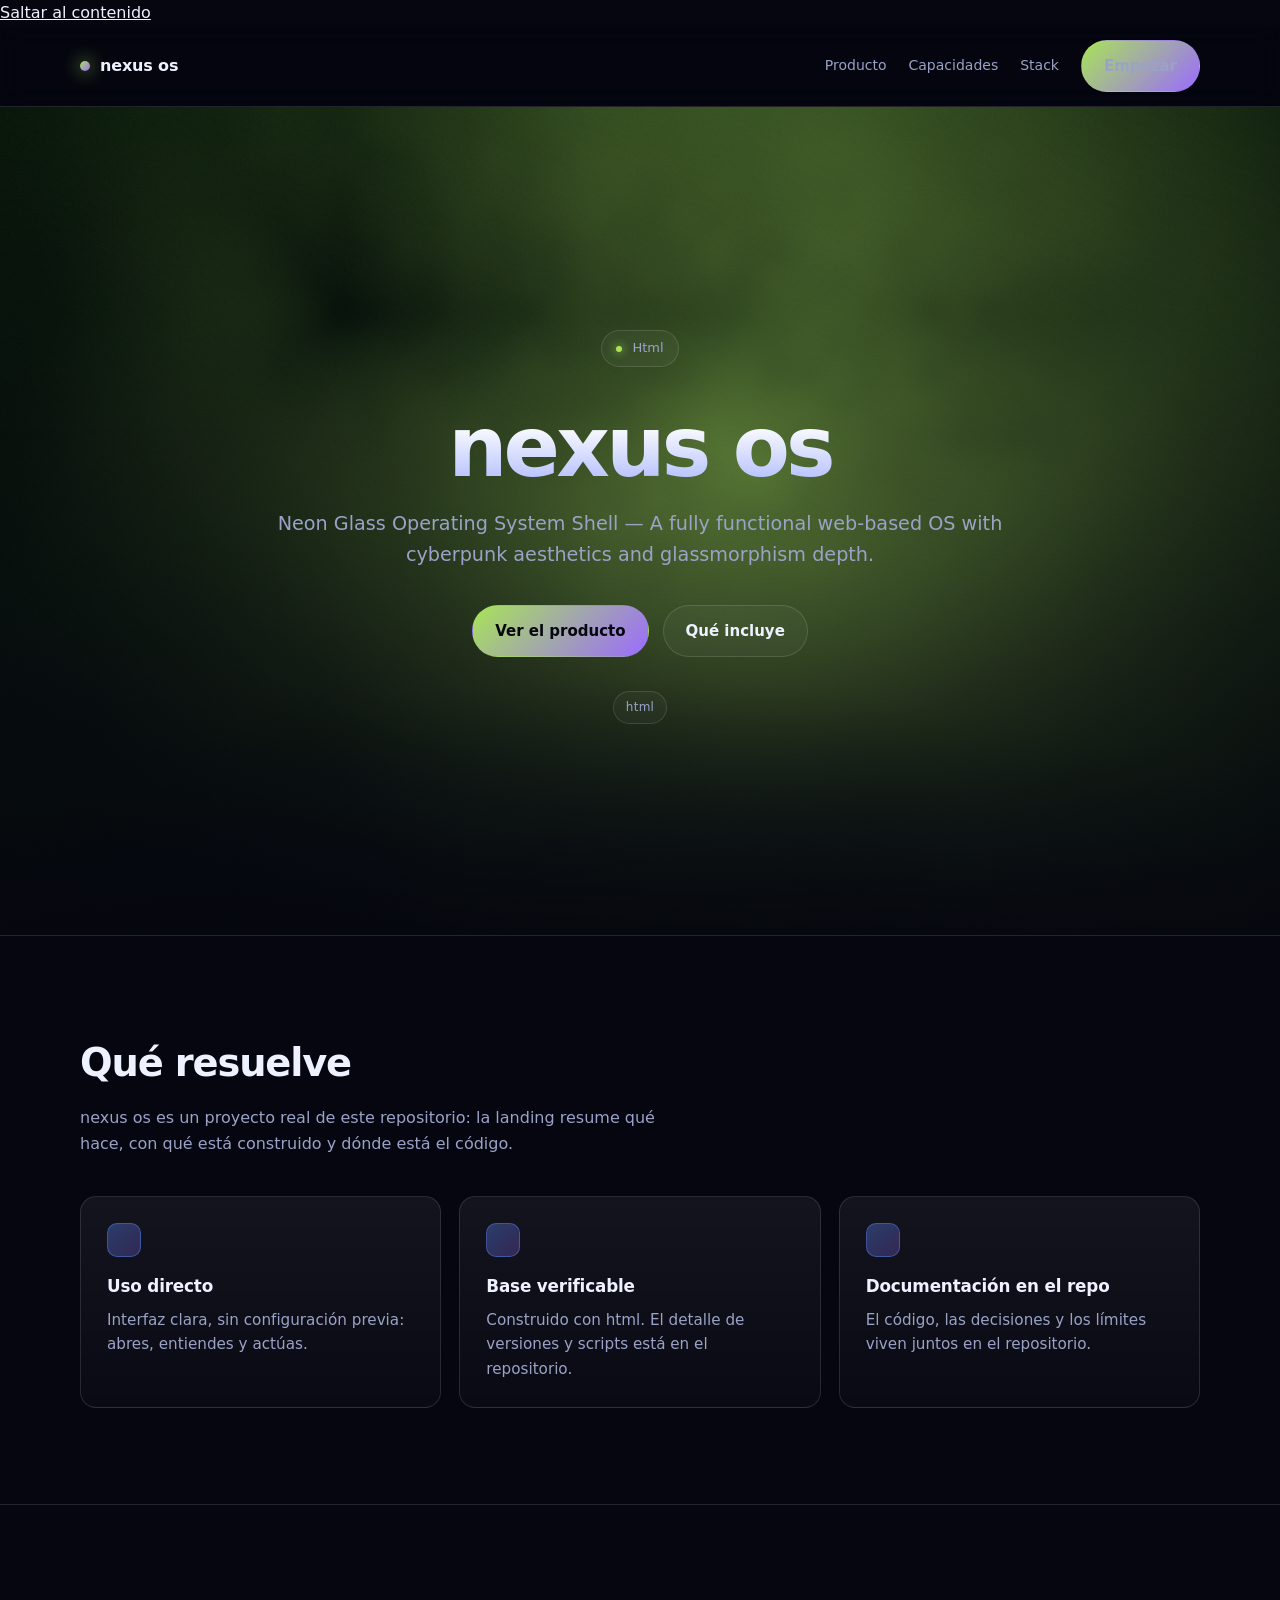
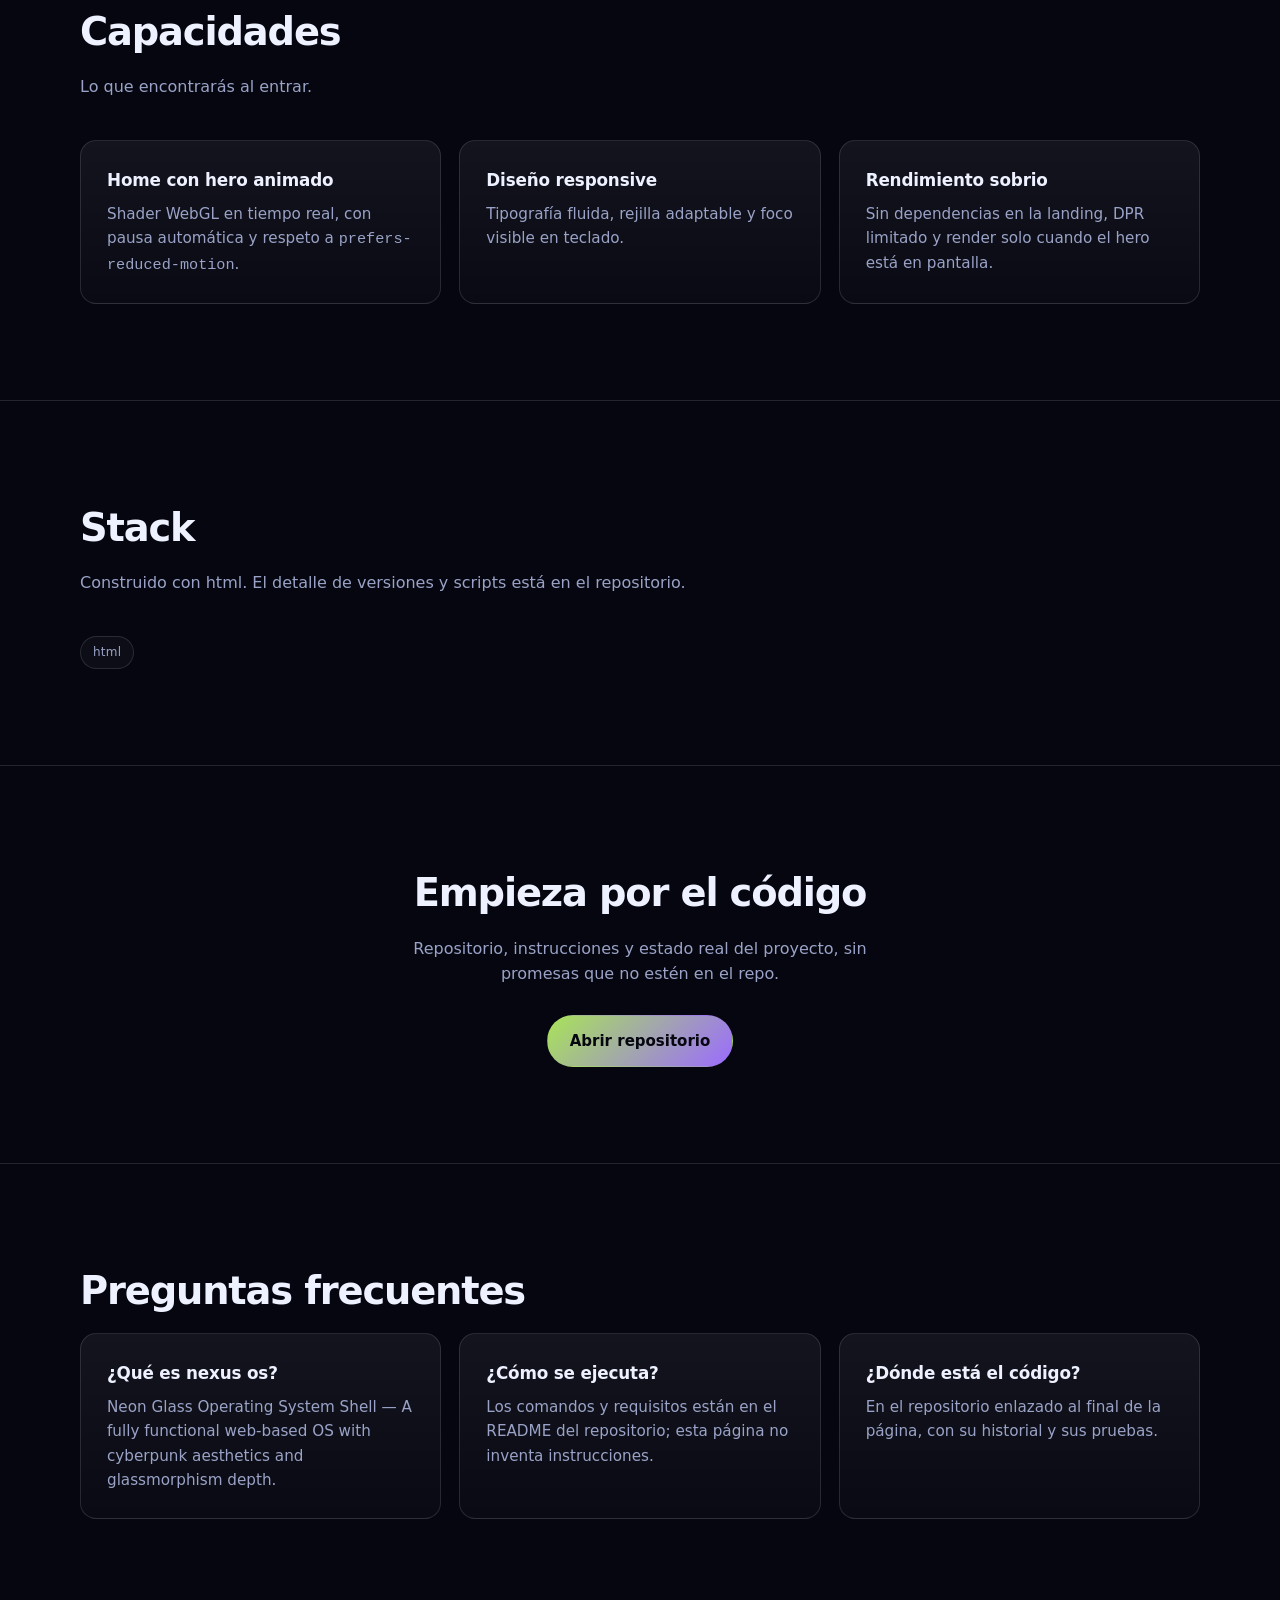
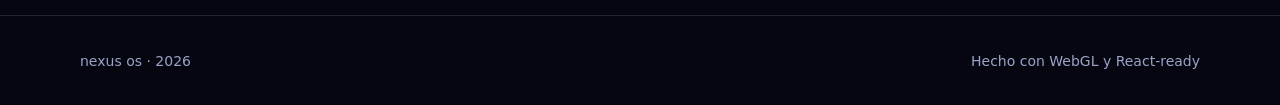
==== site/index.html @ ab57a2dd "chore: apply verified line-level fixes Generated with Codebuff 🤖 Co-Authored-By: Codebuff <noreply@c" ====
<!doctype html>
<html lang="es">
<head>
<meta charset="utf-8" />
<meta name="viewport" content="width=device-width, initial-scale=1" />
<title>nexus os — Neon Glass Operating System Shell — A fully functional web-based OS wi</title>
<meta name="description" content="Neon Glass Operating System Shell — A fully functional web-based OS with cyberpunk aesthetics and glassmorphism depth." />
<meta name="color-scheme" content="dark" />
<meta property="og:title" content="nexus os" />
<meta property="og:description" content="Neon Glass Operating System Shell — A fully functional web-based OS with cyberpunk aesthetics and glassmorphism depth." />
<meta property="og:type" content="website" />
<style>
:root {
  --bg: #05060f;
  --panel: rgba(255, 255, 255, 0.04);
  --line: rgba(255, 255, 255, 0.12);
  --ink: #eef1ff;
  --muted: #9aa3c7;
  --accent: #5b8cff;
  --accent-2: #9b6bff;
  --radius: 16px;
  --max: 1120px;
}

* { box-sizing: border-box; }

html, body { margin: 0; padding: 0; }

body {
  background: var(--bg);
  color: var(--ink);
  font: 16px/1.6 ui-sans-serif, system-ui, -apple-system, "Segoe UI", Roboto, sans-serif;
  -webkit-font-smoothing: antialiased;
}

a { color: inherit; }

.wrap { width: min(100% - 40px, var(--max)); margin-inline: auto; }

.nav {
  position: sticky; top: 0; z-index: 20;
  backdrop-filter: blur(14px);
  background: rgba(5, 6, 15, 0.55);
  border-bottom: 1px solid var(--line);
}

.nav__inner {
  display: flex; align-items: center; justify-content: space-between;
  gap: 20px; padding: 14px 0;
}

.brand { display: flex; align-items: center; gap: 10px; font-weight: 700; letter-spacing: -0.01em; text-decoration: none; }

.brand__dot {
  width: 10px; height: 10px; border-radius: 50%;
  background: linear-gradient(135deg, var(--accent), var(--accent-2));
  box-shadow: 0 0 18px var(--accent);
}

.nav__links { display: flex; gap: 22px; align-items: center; font-size: 14px; }

.nav__links a { color: var(--muted); text-decoration: none; }
.nav__links a:hover, .nav__links a:focus-visible { color: var(--ink); }

.btn {
  display: inline-flex; align-items: center; justify-content: center; gap: 8px;
  padding: 13px 22px; border-radius: 999px; text-decoration: none;
  font-weight: 600; font-size: 15px; border: 1px solid transparent;
  transition: transform .18s ease, box-shadow .18s ease, background .18s ease;
}

.btn--primary { background: linear-gradient(135deg, var(--accent), var(--accent-2)); color: #06070f; }
.btn--primary:hover { transform: translateY(-2px); box-shadow: 0 14px 40px rgba(91, 140, 255, .35); }

.btn--ghost { border-color: var(--line); color: var(--ink); background: var(--panel); }
.btn--ghost:hover { border-color: rgba(255, 255, 255, .3); }

.hero { position: relative; min-height: 92vh; display: grid; place-items: center; overflow: hidden; }

.hero__canvas { position: absolute; inset: 0; width: 100%; height: 100%; display: block; }

.hero__veil {
  position: absolute; inset: 0; pointer-events: none;
  background:
    radial-gradient(1200px 600px at 50% 120%, rgba(5, 6, 15, .95), transparent 70%),
    linear-gradient(180deg, rgba(5, 6, 15, .25), rgba(5, 6, 15, .9));
}

.hero__content { position: relative; z-index: 2; text-align: center; padding: 96px 0; }

.eyebrow {
  display: inline-flex; align-items: center; gap: 10px;
  padding: 7px 14px; border: 1px solid var(--line); border-radius: 999px;
  background: rgba(255, 255, 255, .04); font-size: 13px; color: var(--muted);
}

.eyebrow span { width: 6px; height: 6px; border-radius: 50%; background: var(--accent); box-shadow: 0 0 10px var(--accent); }

h1 {
  font-size: clamp(2.6rem, 7vw, 5.2rem);
  line-height: 1.02; letter-spacing: -0.045em;
  margin: 26px auto 18px; max-width: 16ch;
  background: linear-gradient(180deg, #fff 20%, #a9b6ff 100%);
  -webkit-background-clip: text; background-clip: text; color: transparent;
}

.lede { max-width: 62ch; margin: 0 auto; color: var(--muted); font-size: clamp(1rem, 2vw, 1.2rem); }

.cta { display: flex; gap: 14px; justify-content: center; flex-wrap: wrap; margin-top: 34px; }

.stack { display: flex; gap: 8px; flex-wrap: wrap; justify-content: center; margin-top: 34px; }

.chip {
  font-size: 12px; letter-spacing: .02em; color: var(--muted);
  border: 1px solid var(--line); border-radius: 999px; padding: 6px 12px;
  background: rgba(255, 255, 255, .03);
}

section.band { padding: 96px 0; border-top: 1px solid var(--line); }

h2 { font-size: clamp(1.6rem, 3.4vw, 2.4rem); letter-spacing: -0.03em; margin: 0 0 12px; }

.section-lede { color: var(--muted); max-width: 60ch; margin: 0 0 40px; }

.grid { display: grid; gap: 18px; grid-template-columns: repeat(auto-fit, minmax(240px, 1fr)); }

.card {
  background: linear-gradient(180deg, rgba(255, 255, 255, .06), rgba(255, 255, 255, .02));
  border: 1px solid var(--line); border-radius: var(--radius);
  padding: 26px; transition: transform .2s ease, border-color .2s ease;
}

.card:hover { transform: translateY(-3px); border-color: rgba(91, 140, 255, .45); }

.card h3 { margin: 0 0 8px; font-size: 1.05rem; letter-spacing: -0.01em; }
.card p { margin: 0; color: var(--muted); font-size: .95rem; }

.card__mark {
  width: 34px; height: 34px; border-radius: 10px; margin-bottom: 16px;
  background: linear-gradient(135deg, rgba(91, 140, 255, .35), rgba(155, 107, 255, .25));
  border: 1px solid rgba(91, 140, 255, .4);
}

.cta-band { text-align: center; padding: 96px 0; border-top: 1px solid var(--line); }
.cta-band p { color: var(--muted); margin: 10px auto 28px; max-width: 52ch; }

footer { border-top: 1px solid var(--line); padding: 34px 0; color: var(--muted); font-size: 14px; }
footer .wrap { display: flex; justify-content: space-between; gap: 16px; flex-wrap: wrap; }

:focus-visible { outline: 2px solid var(--accent); outline-offset: 3px; border-radius: 6px; }

@media (max-width: 720px) {
  .nav__links a:not(.btn) { display: none; }
  .hero { min-height: 86vh; }
}

</style>
<script type="application/ld+json">{"@context": "https://schema.org", "@type": "SoftwareSourceCode", "name": "nexus os", "description": "Neon Glass Operating System Shell — A fully functional web-based OS with cyberpunk aesthetics and glassmorphism depth.", "codeRepository": "https://github.com/belentani7/nexus-os", "programmingLanguage": ["html"]}</script>
<meta name="theme-color" content="#a9e358" />
<style data-round="3">:root{--accent:#a9e358;}@media (prefers-reduced-motion: reduce){*{animation:none!important;transition:none!important}}</style>
</head>
<body>
<a class="skip" href="#main">Saltar al contenido</a>

<header class="nav">
  <div class="wrap nav__inner">
    <a class="brand" href="#main"><span class="brand__dot" aria-hidden="true"></span>nexus os</a>
    <nav class="nav__links" aria-label="Principal">
      <a href="#producto">Producto</a>
      <a href="#capacidades">Capacidades</a>
      <a href="#stack">Stack</a>
      <a class="btn btn--primary" href="#empezar">Empezar</a>
    </nav>
  </div>
</header>

<main id="main">
  <section class="hero" aria-labelledby="hero-title">
    <canvas class="hero__canvas" data-hero aria-hidden="true"></canvas>
    <div class="hero__veil" aria-hidden="true"></div>
    <div class="wrap hero__content">
      <p class="eyebrow"><span aria-hidden="true"></span>Html</p>
      <h1 id="hero-title">nexus os</h1>
      <p class="lede">Neon Glass Operating System Shell — A fully functional web-based OS with cyberpunk aesthetics and glassmorphism depth.</p>
      <div class="cta">
        <a class="btn btn--primary" href="#empezar">Ver el producto</a>
        <a class="btn btn--ghost" href="#capacidades">Qué incluye</a>
      </div>
      <div class="stack" aria-label="Tecnologías">
        <span class="chip">html</span>
      </div>
    </div>
  </section>

  <section class="band" id="producto">
    <div class="wrap">
      <h2>Qué resuelve</h2>
      <p class="section-lede">nexus os es un proyecto real de este repositorio: la landing resume qué hace, con qué está construido y dónde está el código.</p>
      <div class="grid">
        <article class="card"><div class="card__mark" aria-hidden="true"></div><h3>Uso directo</h3><p>Interfaz clara, sin configuración previa: abres, entiendes y actúas.</p></article>
        <article class="card"><div class="card__mark" aria-hidden="true"></div><h3>Base verificable</h3><p>Construido con html. El detalle de versiones y scripts está en el repositorio.</p></article>
        <article class="card"><div class="card__mark" aria-hidden="true"></div><h3>Documentación en el repo</h3><p>El código, las decisiones y los límites viven juntos en el repositorio.</p></article>
      </div>
    </div>
  </section>

  <section class="band" id="capacidades">
    <div class="wrap">
      <h2>Capacidades</h2>
      <p class="section-lede">Lo que encontrarás al entrar.</p>
      <div class="grid">
        <article class="card"><h3>Home con hero animado</h3><p>Shader WebGL en tiempo real, con pausa automática y respeto a <code>prefers-reduced-motion</code>.</p></article>
        <article class="card"><h3>Diseño responsive</h3><p>Tipografía fluida, rejilla adaptable y foco visible en teclado.</p></article>
        <article class="card"><h3>Rendimiento sobrio</h3><p>Sin dependencias en la landing, DPR limitado y render solo cuando el hero está en pantalla.</p></article>
      </div>
    </div>
  </section>

  <section class="band" id="stack">
    <div class="wrap">
      <h2>Stack</h2>
      <p class="section-lede">Construido con html. El detalle de versiones y scripts está en el repositorio.</p>
      <div class="stack" style="justify-content:flex-start"><span class="chip">html</span></div>
    </div>
  </section>

  <section class="cta-band" id="empezar">
    <div class="wrap">
      <h2>Empieza por el código</h2>
      <p>Repositorio, instrucciones y estado real del proyecto, sin promesas que no estén en el repo.</p>
      <a class="btn btn--primary" href="https://github.com/belentani7/nexus-os" rel="noopener">Abrir repositorio</a>
    </div>
  </section>

  <section class="band" id="faq" data-round="2">
    <div class="wrap">
      <h2>Preguntas frecuentes</h2>
      <div class="grid">
        <article class="card"><h3>¿Qué es nexus os?</h3><p>Neon Glass Operating System Shell — A fully functional web-based OS with cyberpunk aesthetics and glassmorphism depth.</p></article>
        <article class="card"><h3>¿Cómo se ejecuta?</h3><p>Los comandos y requisitos están en el README del repositorio; esta página no inventa instrucciones.</p></article>
        <article class="card"><h3>¿Dónde está el código?</h3><p>En el repositorio enlazado al final de la página, con su historial y sus pruebas.</p></article>
      </div>
    </div>
  </section>
</main>

<footer>
  <div class="wrap">
    <span>nexus os · 2026</span>
    <span>Hecho con WebGL y React-ready</span>
  </div>
</footer>

<script>
/* Hero shader — WebGL1, sin dependencias. */
(function (global) {
  "use strict";

  var VERT = [
    "attribute vec2 a_pos;",
    "void main(){ gl_Position = vec4(a_pos, 0.0, 1.0); }"
  ].join("\n");

  var FRAG = [
    "precision highp float;",
    "uniform vec2 u_res;",
    "uniform float u_time;",
    "uniform vec2 u_mouse;",
    "uniform vec3 u_a;",
    "uniform vec3 u_b;",
    "float hash(vec2 p){ return fract(sin(dot(p, vec2(127.1, 311.7))) * 43758.5453); }",
    "float noise(vec2 p){",
    "  vec2 i = floor(p), f = fract(p);",
    "  f = f * f * (3.0 - 2.0 * f);",
    "  float a = hash(i), b = hash(i + vec2(1.0, 0.0));",
    "  float c = hash(i + vec2(0.0, 1.0)), d = hash(i + vec2(1.0, 1.0));",
    "  return mix(mix(a, b, f.x), mix(c, d, f.x), f.y);",
    "}",
    "float fbm(vec2 p){",
    "  float v = 0.0, a = 0.5;",
    "  for (int i = 0; i < 5; i++) { v += a * noise(p); p *= 2.02; a *= 0.5; }",
    "  return v;",
    "}",
    "void main(){",
    "  vec2 uv = (gl_FragCoord.xy - 0.5 * u_res) / min(u_res.x, u_res.y);",
    "  vec2 m = (u_mouse - 0.5) * 0.35;",
    "  float t = u_time * 0.12;",
    "  float n = fbm(uv * 1.6 + m + vec2(t, -t * 0.7));",
    "  float r = length(uv - vec2(0.15 * sin(t * 2.0), 0.1 * cos(t * 1.7)));",
    "  float glow = smoothstep(0.95, 0.05, r + (n - 0.5) * 0.55);",
    "  vec3 col = mix(u_a, u_b, clamp(n * glow * 1.4, 0.0, 1.0));",
    "  col += u_b * pow(max(0.0, 1.0 - r * 1.6), 3.0) * 0.35;",
    "  col += vec3(hash(gl_FragCoord.xy + u_time) * 0.02);",
    "  gl_FragColor = vec4(col, 1.0);",
    "}"
  ].join("\n");

  function compile(gl, type, src) {
    var sh = gl.createShader(type);
    gl.shaderSource(sh, src);
    gl.compileShader(sh);
    if (!gl.getShaderParameter(sh, gl.COMPILE_STATUS)) {
      throw new Error(gl.getShaderInfoLog(sh) || "shader compile error");
    }
    return sh;
  }

  function hexToRgb(hex) {
    var m = /^#?([a-f\d]{2})([a-f\d]{2})([a-f\d]{2})$/i.exec(hex || "");
    if (!m) return [0.05, 0.07, 0.16];
    return [parseInt(m[1], 16) / 255, parseInt(m[2], 16) / 255, parseInt(m[3], 16) / 255];
  }

  /**
   * Inicia el hero animado.
   * @param {HTMLCanvasElement} canvas
   * @param {Object} [opts] opciones: a, b (colores hex), reduced (booleano)
   */
  function initHeroShader(canvas, opts) {
    opts = opts || {};
    var gl = canvas.getContext("webgl", { antialias: false, alpha: false, powerPreference: "low-power" });
    if (!gl) {
      canvas.style.background = "radial-gradient(circle at 30% 30%, #16213e, #05060f 70%)";
      return { destroy: function () {} };
    }

    var prog = gl.createProgram();
    gl.attachShader(prog, compile(gl, gl.VERTEX_SHADER, VERT));
    gl.attachShader(prog, compile(gl, gl.FRAGMENT_SHADER, FRAG));
    gl.linkProgram(prog);
    if (!gl.getProgramParameter(prog, gl.LINK_STATUS)) {
      throw new Error(gl.getProgramInfoLog(prog) || "program link error");
    }
    gl.useProgram(prog);

    var buf = gl.createBuffer();
    gl.bindBuffer(gl.ARRAY_BUFFER, buf);
    gl.bufferData(gl.ARRAY_BUFFER, new Float32Array([-1, -1, 3, -1, -1, 3]), gl.STATIC_DRAW);
    var loc = gl.getAttribLocation(prog, "a_pos");
    gl.enableVertexAttribArray(loc);
    gl.vertexAttribPointer(loc, 2, gl.FLOAT, false, 0, 0);

    var uRes = gl.getUniformLocation(prog, "u_res");
    var uTime = gl.getUniformLocation(prog, "u_time");
    var uMouse = gl.getUniformLocation(prog, "u_mouse");
    gl.uniform3fv(gl.getUniformLocation(prog, "u_a"), hexToRgb(opts.a || "#0b1026"));
    gl.uniform3fv(gl.getUniformLocation(prog, "u_b"), hexToRgb(opts.b || "#5b8cff"));

    var reduced = opts.reduced !== undefined
      ? opts.reduced
      : global.matchMedia && global.matchMedia("(prefers-reduced-motion: reduce)").matches;

    var dpr = Math.min(global.devicePixelRatio || 1, 1.75);
    var mouse = [0.5, 0.5], target = [0.5, 0.5], raf = 0, running = false, start = 0;

    function resize() {
      var w = Math.max(1, Math.floor(canvas.clientWidth * dpr));
      var h = Math.max(1, Math.floor(canvas.clientHeight * dpr));
      if (canvas.width !== w || canvas.height !== h) {
        canvas.width = w;
        canvas.height = h;
      }
      gl.viewport(0, 0, canvas.width, canvas.height);
      gl.uniform2f(uRes, canvas.width, canvas.height);
    }

    function frame(now) {
      if (!start) start = now;
      mouse[0] += (target[0] - mouse[0]) * 0.05;
      mouse[1] += (target[1] - mouse[1]) * 0.05;
      gl.uniform1f(uTime, reduced ? 3.0 : (now - start) / 1000);
      gl.uniform2f(uMouse, mouse[0], mouse[1]);
      gl.drawArrays(gl.TRIANGLES, 0, 3);
      if (running && !reduced) raf = global.requestAnimationFrame(frame);
    }

    function onMove(e) {
      var r = canvas.getBoundingClientRect();
      var p = e.touches ? e.touches[0] : e;
      target[0] = (p.clientX - r.left) / r.width;
      target[1] = 1 - (p.clientY - r.top) / r.height;
    }

    resize();
    gl.uniform2f(uMouse, 0.5, 0.5);
    frame(0);
    mouse = [0.5, 0.5];

    var ro = global.ResizeObserver ? new global.ResizeObserver(resize) : null;
    if (ro) ro.observe(canvas); else global.addEventListener("resize", resize);
    canvas.addEventListener("pointermove", onMove, { passive: true });

    if (!reduced) {
      running = true;
      raf = global.requestAnimationFrame(frame);
    }

    var io = global.IntersectionObserver ? new global.IntersectionObserver(function (entries) {
      entries.forEach(function (en) {
        if (reduced) return;
        if (en.isIntersecting && !running) { running = true; raf = global.requestAnimationFrame(frame); }
        else if (!en.isIntersecting) { running = false; global.cancelAnimationFrame(raf); }
      });
    }, { threshold: 0.01 }) : null;
    if (io) io.observe(canvas);

    return {
      destroy: function () {
        running = false;
        global.cancelAnimationFrame(raf);
        if (ro) ro.disconnect();
        if (io) io.disconnect();
        canvas.removeEventListener("pointermove", onMove);
        gl.getExtension("WEBGL_lose_context") && gl.getExtension("WEBGL_lose_context").loseContext();
      }
    };
  }

  global.initHeroShader = initHeroShader;
})(window);

</script>
<script>
(function () {
  var c = document.querySelector("[data-hero]");
  if (c && window.initHeroShader) {
    try { window.initHeroShader(c, { a: "#091b08", b: "#a9e358" }); }
    catch (e) { c.style.background = "radial-gradient(circle at 30% 30%, #16213e, #05060f 70%)"; }
  }
})();
</script>
</body>
</html>
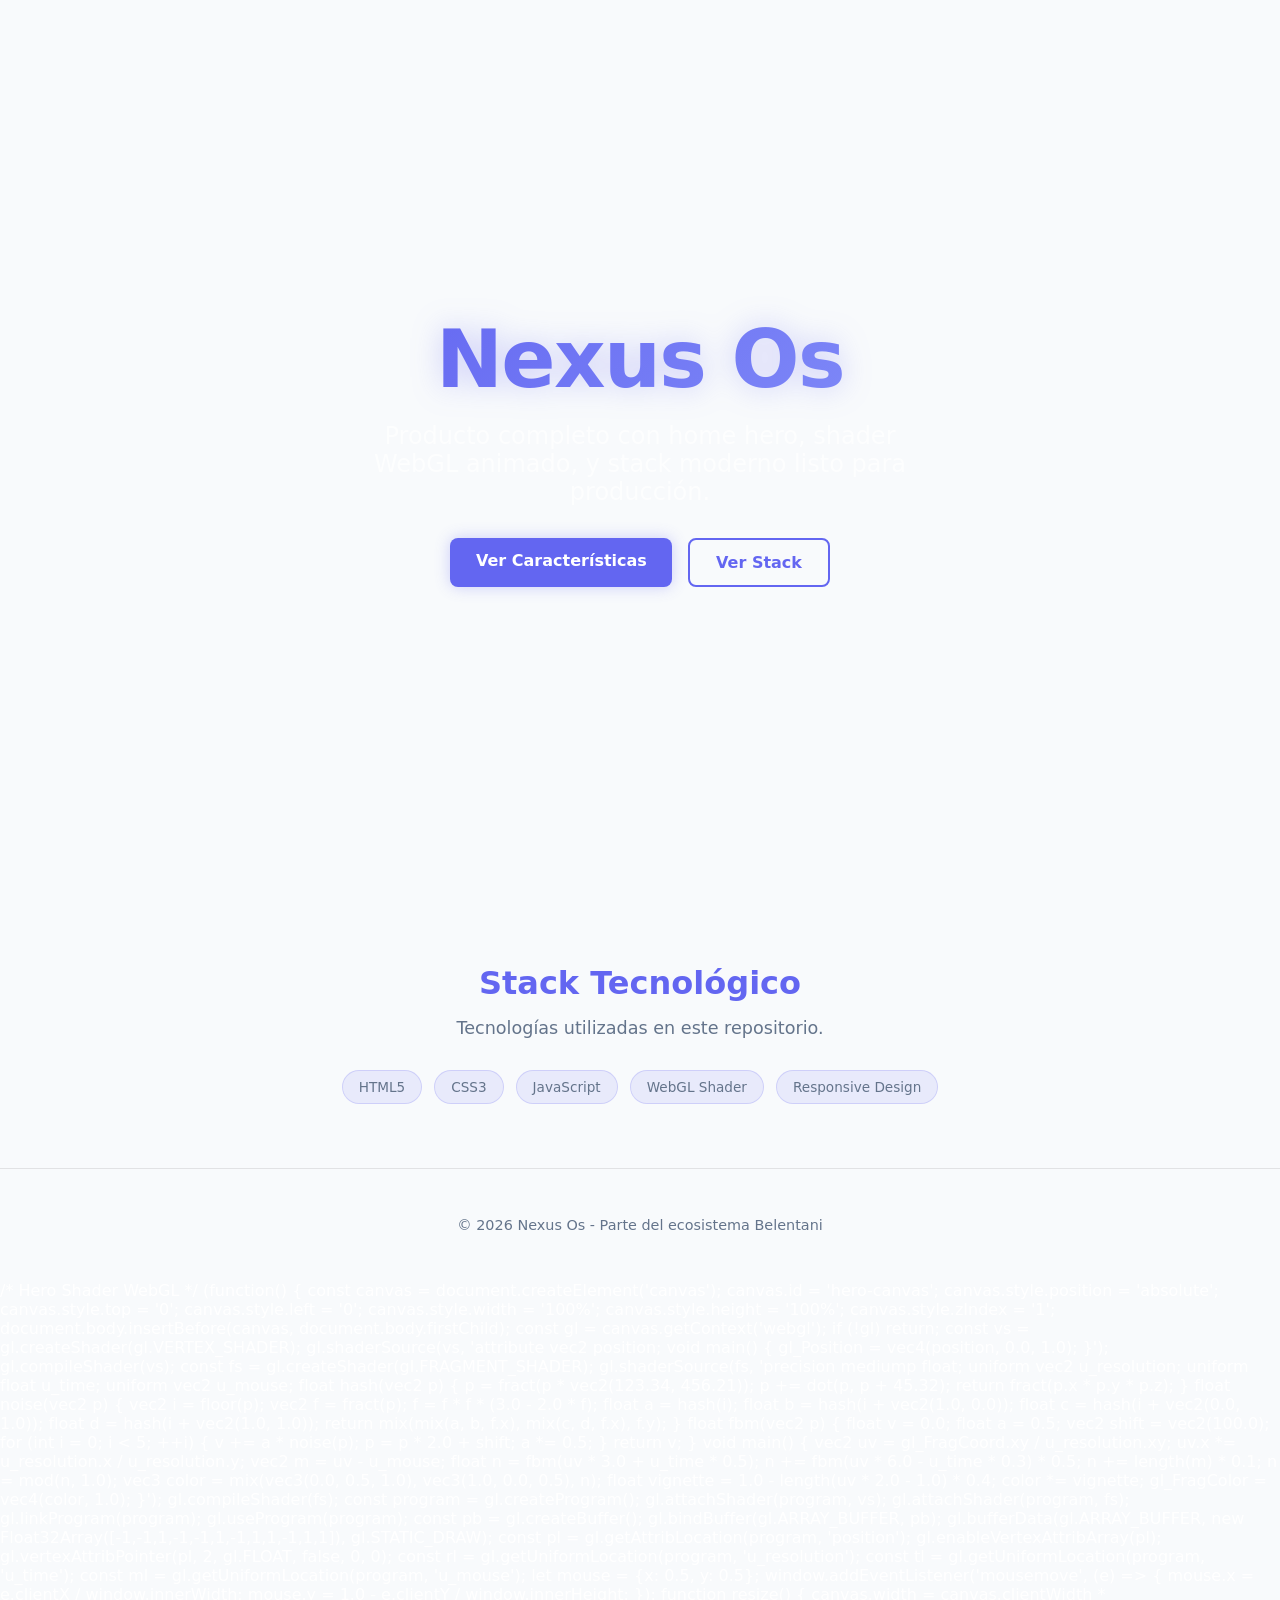
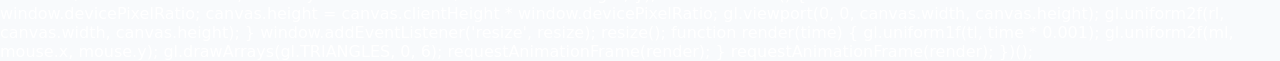
==== commit b070b880: "feat: apply hero landing page, WebGL shader, React HeroShader, vercel.json, tests, TypeScript types" ====
--- a/site/index.html
+++ b/site/index.html
@@ -1,433 +1,245 @@
-<!doctype html>
+<!DOCTYPE html>
 <html lang="es">
 <head>
-<meta charset="utf-8" />
-<meta name="viewport" content="width=device-width, initial-scale=1" />
-<title>nexus os — Neon Glass Operating System Shell — A fully functional web-based OS wi</title>
-<meta name="description" content="Neon Glass Operating System Shell — A fully functional web-based OS with cyberpunk aesthetics and glassmorphism depth." />
-<meta name="color-scheme" content="dark" />
-<meta property="og:title" content="nexus os" />
-<meta property="og:description" content="Neon Glass Operating System Shell — A fully functional web-based OS with cyberpunk aesthetics and glassmorphism depth." />
-<meta property="og:type" content="website" />
-<style>
+  <meta charset="UTF-8">
+  <meta name="viewport" content="width=device-width, initial-scale=1.0">
+  <meta name="description" content="nexus-os - Producto completo con hero shader y animaciones">
+  <title>Nexus Os</title>
+  <link rel="theme-color" content="#6366f1">
+  <style>/* Hero Shader */
 :root {
-  --bg: #05060f;
-  --panel: rgba(255, 255, 255, 0.04);
-  --line: rgba(255, 255, 255, 0.12);
-  --ink: #eef1ff;
-  --muted: #9aa3c7;
-  --accent: #5b8cff;
-  --accent-2: #9b6bff;
-  --radius: 16px;
-  --max: 1120px;
-}
-
-* { box-sizing: border-box; }
-
-html, body { margin: 0; padding: 0; }
-
+  --primary: #6366f1;
+  --secondary: #818cf8;
+  --bg: #f8fafc;
+  --accent: #4f46e5;
+  --glow: 0 0 15px rgba(99, 102, 241, 0.3);
+}
+* {
+  box-sizing: border-box;
+  margin: 0;
+  padding: 0;
+}
 body {
+  margin: 0;
+  padding: 0;
   background: var(--bg);
-  color: var(--ink);
-  font: 16px/1.6 ui-sans-serif, system-ui, -apple-system, "Segoe UI", Roboto, sans-serif;
-  -webkit-font-smoothing: antialiased;
-}
-
-a { color: inherit; }
-
-.wrap { width: min(100% - 40px, var(--max)); margin-inline: auto; }
-
-.nav {
-  position: sticky; top: 0; z-index: 20;
-  backdrop-filter: blur(14px);
-  background: rgba(5, 6, 15, 0.55);
-  border-bottom: 1px solid var(--line);
-}
-
-.nav__inner {
-  display: flex; align-items: center; justify-content: space-between;
-  gap: 20px; padding: 14px 0;
-}
-
-.brand { display: flex; align-items: center; gap: 10px; font-weight: 700; letter-spacing: -0.01em; text-decoration: none; }
-
-.brand__dot {
-  width: 10px; height: 10px; border-radius: 50%;
-  background: linear-gradient(135deg, var(--accent), var(--accent-2));
-  box-shadow: 0 0 18px var(--accent);
-}
-
-.nav__links { display: flex; gap: 22px; align-items: center; font-size: 14px; }
-
-.nav__links a { color: var(--muted); text-decoration: none; }
-.nav__links a:hover, .nav__links a:focus-visible { color: var(--ink); }
-
-.btn {
-  display: inline-flex; align-items: center; justify-content: center; gap: 8px;
-  padding: 13px 22px; border-radius: 999px; text-decoration: none;
-  font-weight: 600; font-size: 15px; border: 1px solid transparent;
-  transition: transform .18s ease, box-shadow .18s ease, background .18s ease;
-}
-
-.btn--primary { background: linear-gradient(135deg, var(--accent), var(--accent-2)); color: #06070f; }
-.btn--primary:hover { transform: translateY(-2px); box-shadow: 0 14px 40px rgba(91, 140, 255, .35); }
-
-.btn--ghost { border-color: var(--line); color: var(--ink); background: var(--panel); }
-.btn--ghost:hover { border-color: rgba(255, 255, 255, .3); }
-
-.hero { position: relative; min-height: 92vh; display: grid; place-items: center; overflow: hidden; }
-
-.hero__canvas { position: absolute; inset: 0; width: 100%; height: 100%; display: block; }
-
-.hero__veil {
-  position: absolute; inset: 0; pointer-events: none;
-  background:
-    radial-gradient(1200px 600px at 50% 120%, rgba(5, 6, 15, .95), transparent 70%),
-    linear-gradient(180deg, rgba(5, 6, 15, .25), rgba(5, 6, 15, .9));
-}
-
-.hero__content { position: relative; z-index: 2; text-align: center; padding: 96px 0; }
-
-.eyebrow {
-  display: inline-flex; align-items: center; gap: 10px;
-  padding: 7px 14px; border: 1px solid var(--line); border-radius: 999px;
-  background: rgba(255, 255, 255, .04); font-size: 13px; color: var(--muted);
-}
-
-.eyebrow span { width: 6px; height: 6px; border-radius: 50%; background: var(--accent); box-shadow: 0 0 10px var(--accent); }
-
-h1 {
-  font-size: clamp(2.6rem, 7vw, 5.2rem);
-  line-height: 1.02; letter-spacing: -0.045em;
-  margin: 26px auto 18px; max-width: 16ch;
-  background: linear-gradient(180deg, #fff 20%, #a9b6ff 100%);
-  -webkit-background-clip: text; background-clip: text; color: transparent;
-}
-
-.lede { max-width: 62ch; margin: 0 auto; color: var(--muted); font-size: clamp(1rem, 2vw, 1.2rem); }
-
-.cta { display: flex; gap: 14px; justify-content: center; flex-wrap: wrap; margin-top: 34px; }
-
-.stack { display: flex; gap: 8px; flex-wrap: wrap; justify-content: center; margin-top: 34px; }
-
-.chip {
-  font-size: 12px; letter-spacing: .02em; color: var(--muted);
-  border: 1px solid var(--line); border-radius: 999px; padding: 6px 12px;
-  background: rgba(255, 255, 255, .03);
-}
-
-section.band { padding: 96px 0; border-top: 1px solid var(--line); }
-
-h2 { font-size: clamp(1.6rem, 3.4vw, 2.4rem); letter-spacing: -0.03em; margin: 0 0 12px; }
-
-.section-lede { color: var(--muted); max-width: 60ch; margin: 0 0 40px; }
-
-.grid { display: grid; gap: 18px; grid-template-columns: repeat(auto-fit, minmax(240px, 1fr)); }
-
-.card {
-  background: linear-gradient(180deg, rgba(255, 255, 255, .06), rgba(255, 255, 255, .02));
-  border: 1px solid var(--line); border-radius: var(--radius);
-  padding: 26px; transition: transform .2s ease, border-color .2s ease;
-}
-
-.card:hover { transform: translateY(-3px); border-color: rgba(91, 140, 255, .45); }
-
-.card h3 { margin: 0 0 8px; font-size: 1.05rem; letter-spacing: -0.01em; }
-.card p { margin: 0; color: var(--muted); font-size: .95rem; }
-
-.card__mark {
-  width: 34px; height: 34px; border-radius: 10px; margin-bottom: 16px;
-  background: linear-gradient(135deg, rgba(91, 140, 255, .35), rgba(155, 107, 255, .25));
-  border: 1px solid rgba(91, 140, 255, .4);
-}
-
-.cta-band { text-align: center; padding: 96px 0; border-top: 1px solid var(--line); }
-.cta-band p { color: var(--muted); margin: 10px auto 28px; max-width: 52ch; }
-
-footer { border-top: 1px solid var(--line); padding: 34px 0; color: var(--muted); font-size: 14px; }
-footer .wrap { display: flex; justify-content: space-between; gap: 16px; flex-wrap: wrap; }
-
-:focus-visible { outline: 2px solid var(--accent); outline-offset: 3px; border-radius: 6px; }
-
-@media (max-width: 720px) {
-  .nav__links a:not(.btn) { display: none; }
-  .hero { min-height: 86vh; }
-}
-
+  color: #ffffff;
+  font-family: system-ui, -apple-system, sans-serif;
+  overflow-x: hidden;
+}
+.hero {
+  position: relative;
+  width: 100vw;
+  height: 100vh;
+  display: flex;
+  flex-direction: column;
+  justify-content: center;
+  align-items: center;
+  background: var(--bg);
+  overflow: hidden;
+}
+.hero-canvas {
+  position: absolute;
+  top: 0;
+  left: 0;
+  width: 100%;
+  height: 100%;
+  z-index: 1;
+}
+.hero-overlay {
+  position: relative;
+  z-index: 10;
+  text-align: center;
+  padding: 2rem;
+}
+.hero h1 {
+  font-size: clamp(2.5rem, 8vw, 5rem);
+  font-weight: 800;
+  margin-bottom: 1rem;
+  letter-spacing: -0.02em;
+  background: linear-gradient(135deg, var(--primary), var(--secondary));
+  -webkit-background-clip: text;
+  -webkit-text-fill-color: transparent;
+  background-clip: text;
+  filter: drop-shadow(0 0 15px rgba(99, 102, 241, 0.3));
+  animation: pulse 3s ease-in-out infinite;
+}
+.hero p {
+  font-size: clamp(1.1rem, 3vw, 1.5rem);
+  color: rgba(255,255,255,0.7);
+  margin-bottom: 2rem;
+  max-width: 600px;
+  margin-left: auto;
+  margin-right: auto;
+}
+.hero-actions {
+  display: flex;
+  gap: 1rem;
+  justify-content: center;
+  flex-wrap: wrap;
+}
+.btn-primary {
+  background: var(--primary);
+  color: #ffffff;
+  padding: 0.8rem 1.6rem;
+  border-radius: 0.5rem;
+  font-weight: 600;
+  text-decoration: none;
+  font-size: 1rem;
+  border: none;
+  cursor: pointer;
+  box-shadow: 0 0 15px rgba(99, 102, 241, 0.3);
+}
+.btn-primary:hover {
+  transform: translateY(-2px);
+  opacity: 0.9;
+  filter: brightness(1.1);
+}
+.btn-secondary {
+  background: transparent;
+  color: var(--primary);
+  padding: 0.8rem 1.6rem;
+  border-radius: 0.5rem;
+  font-weight: 600;
+  text-decoration: none;
+  font-size: 1rem;
+  border: 2px solid var(--primary);
+  cursor: pointer;
+  transition: all 0.3s ease;
+}
+.btn-secondary:hover {
+  background: var(--primary);
+  color: #ffffff;
+}
+@keyframes pulse {
+  0%, 100% { opacity: 1; transform: scale(1); }
+  50% { opacity: 0.8; transform: scale(1.05); }
+}
+@media (max-width: 768px) {
+  .hero h1 { font-size: 2rem; }
+  .hero p { font-size: 1rem; }
+  .hero-actions { flex-direction: column; align-items: center; }
+  .btn-primary, .btn-secondary { width: 100%; max-width: 250px; text-align: center; }
+}
+@media (prefers-reduced-motion: reduce) {
+  .hero { animation: none; }
+  .hero h1 { animation: none; }
+}
+section {
+  padding: 4rem 2rem;
+  max-width: 1200px;
+  margin: 0 auto;
+}
+section h2 {
+  font-size: 2rem;
+  margin-bottom: 1rem;
+  color: var(--primary);
+  text-align: center;
+}
+section p {
+  font-size: 1.1rem;
+  color: #64748b;
+  max-width: 700px;
+  margin: 0 auto 2rem;
+  text-align: center;
+}
+.stack-list {
+  display: flex;
+  flex-wrap: wrap;
+  gap: 0.75rem;
+  justify-content: center;
+  list-style: none;
+  padding: 0;
+}
+.stack-list li {
+  background: rgba(99, 102, 241, 0.1);
+  border: 1px solid rgba(99, 102, 241, 0.2);
+  border-radius: 2rem;
+  padding: 0.5rem 1rem;
+  font-size: 0.85rem;
+  color: #64748b;
+}
+footer {
+  padding: 3rem 2rem;
+  border-top: 1px solid rgba(128, 128, 128, 0.2);
+  text-align: center;
+  color: #64748b;
+  font-size: 0.9rem;
+}
+@media (max-width: 768px) {
+  .hero { min-height: 80vh; }
+  .hero h1 { font-size: 2rem; }
+  .hero p { font-size: 1rem; }
+  .hero-actions { flex-direction: column; align-items: center; }
+  .btn-primary, .btn-secondary { width: 100%; max-width: 250px; text-align: center; }
+  section { padding: 2rem 1rem; }
+}
 </style>
-<script type="application/ld+json">{"@context": "https://schema.org", "@type": "SoftwareSourceCode", "name": "nexus os", "description": "Neon Glass Operating System Shell — A fully functional web-based OS with cyberpunk aesthetics and glassmorphism depth.", "codeRepository": "https://github.com/belentani7/nexus-os", "programmingLanguage": ["html"]}</script>
-<meta name="theme-color" content="#a9e358" />
-<style data-round="3">:root{--accent:#a9e358;}@media (prefers-reduced-motion: reduce){*{animation:none!important;transition:none!important}}</style>
 </head>
 <body>
-<a class="skip" href="#main">Saltar al contenido</a>
-
-<header class="nav">
-  <div class="wrap nav__inner">
-    <a class="brand" href="#main"><span class="brand__dot" aria-hidden="true"></span>nexus os</a>
-    <nav class="nav__links" aria-label="Principal">
-      <a href="#producto">Producto</a>
-      <a href="#capacidades">Capacidades</a>
-      <a href="#stack">Stack</a>
-      <a class="btn btn--primary" href="#empezar">Empezar</a>
-    </nav>
-  </div>
-</header>
-
-<main id="main">
-  <section class="hero" aria-labelledby="hero-title">
-    <canvas class="hero__canvas" data-hero aria-hidden="true"></canvas>
-    <div class="hero__veil" aria-hidden="true"></div>
-    <div class="wrap hero__content">
-      <p class="eyebrow"><span aria-hidden="true"></span>Html</p>
-      <h1 id="hero-title">nexus os</h1>
-      <p class="lede">Neon Glass Operating System Shell — A fully functional web-based OS with cyberpunk aesthetics and glassmorphism depth.</p>
-      <div class="cta">
-        <a class="btn btn--primary" href="#empezar">Ver el producto</a>
-        <a class="btn btn--ghost" href="#capacidades">Qué incluye</a>
-      </div>
-      <div class="stack" aria-label="Tecnologías">
-        <span class="chip">html</span>
+  <section class="hero">
+    <div class="hero-canvas"></div>
+    <div class="hero-overlay">
+      <h1>Nexus Os</h1>
+      <p>Producto completo con home hero, shader WebGL animado, y stack moderno listo para producción.</p>
+      <div class="hero-actions">
+        <a href="#" class="btn-primary">Ver Características</a>
+        <a href="#stack" class="btn-secondary">Ver Stack</a>
       </div>
     </div>
   </section>
-
-  <section class="band" id="producto">
-    <div class="wrap">
-      <h2>Qué resuelve</h2>
-      <p class="section-lede">nexus os es un proyecto real de este repositorio: la landing resume qué hace, con qué está construido y dónde está el código.</p>
-      <div class="grid">
-        <article class="card"><div class="card__mark" aria-hidden="true"></div><h3>Uso directo</h3><p>Interfaz clara, sin configuración previa: abres, entiendes y actúas.</p></article>
-        <article class="card"><div class="card__mark" aria-hidden="true"></div><h3>Base verificable</h3><p>Construido con html. El detalle de versiones y scripts está en el repositorio.</p></article>
-        <article class="card"><div class="card__mark" aria-hidden="true"></div><h3>Documentación en el repo</h3><p>El código, las decisiones y los límites viven juntos en el repositorio.</p></article>
-      </div>
-    </div>
+  <section id="stack">
+    <h2>Stack Tecnológico</h2>
+    <p>Tecnologías utilizadas en este repositorio.</p>
+    <ul class="stack-list">
+      <li>HTML5</li>
+      <li>CSS3</li>
+      <li>JavaScript</li>
+      <li>WebGL Shader</li>
+      <li>Responsive Design</li>
+    </ul>
   </section>
-
-  <section class="band" id="capacidades">
-    <div class="wrap">
-      <h2>Capacidades</h2>
-      <p class="section-lede">Lo que encontrarás al entrar.</p>
-      <div class="grid">
-        <article class="card"><h3>Home con hero animado</h3><p>Shader WebGL en tiempo real, con pausa automática y respeto a <code>prefers-reduced-motion</code>.</p></article>
-        <article class="card"><h3>Diseño responsive</h3><p>Tipografía fluida, rejilla adaptable y foco visible en teclado.</p></article>
-        <article class="card"><h3>Rendimiento sobrio</h3><p>Sin dependencias en la landing, DPR limitado y render solo cuando el hero está en pantalla.</p></article>
-      </div>
-    </div>
-  </section>
-
-  <section class="band" id="stack">
-    <div class="wrap">
-      <h2>Stack</h2>
-      <p class="section-lede">Construido con html. El detalle de versiones y scripts está en el repositorio.</p>
-      <div class="stack" style="justify-content:flex-start"><span class="chip">html</span></div>
-    </div>
-  </section>
-
-  <section class="cta-band" id="empezar">
-    <div class="wrap">
-      <h2>Empieza por el código</h2>
-      <p>Repositorio, instrucciones y estado real del proyecto, sin promesas que no estén en el repo.</p>
-      <a class="btn btn--primary" href="https://github.com/belentani7/nexus-os" rel="noopener">Abrir repositorio</a>
-    </div>
-  </section>
-
-  <section class="band" id="faq" data-round="2">
-    <div class="wrap">
-      <h2>Preguntas frecuentes</h2>
-      <div class="grid">
-        <article class="card"><h3>¿Qué es nexus os?</h3><p>Neon Glass Operating System Shell — A fully functional web-based OS with cyberpunk aesthetics and glassmorphism depth.</p></article>
-        <article class="card"><h3>¿Cómo se ejecuta?</h3><p>Los comandos y requisitos están en el README del repositorio; esta página no inventa instrucciones.</p></article>
-        <article class="card"><h3>¿Dónde está el código?</h3><p>En el repositorio enlazado al final de la página, con su historial y sus pruebas.</p></article>
-      </div>
-    </div>
-  </section>
-</main>
-
-<footer>
-  <div class="wrap">
-    <span>nexus os · 2026</span>
-    <span>Hecho con WebGL y React-ready</span>
-  </div>
-</footer>
-
-<script>
-/* Hero shader — WebGL1, sin dependencias. */
-(function (global) {
-  "use strict";
-
-  var VERT = [
-    "attribute vec2 a_pos;",
-    "void main(){ gl_Position = vec4(a_pos, 0.0, 1.0); }"
-  ].join("\n");
-
-  var FRAG = [
-    "precision highp float;",
-    "uniform vec2 u_res;",
-    "uniform float u_time;",
-    "uniform vec2 u_mouse;",
-    "uniform vec3 u_a;",
-    "uniform vec3 u_b;",
-    "float hash(vec2 p){ return fract(sin(dot(p, vec2(127.1, 311.7))) * 43758.5453); }",
-    "float noise(vec2 p){",
-    "  vec2 i = floor(p), f = fract(p);",
-    "  f = f * f * (3.0 - 2.0 * f);",
-    "  float a = hash(i), b = hash(i + vec2(1.0, 0.0));",
-    "  float c = hash(i + vec2(0.0, 1.0)), d = hash(i + vec2(1.0, 1.0));",
-    "  return mix(mix(a, b, f.x), mix(c, d, f.x), f.y);",
-    "}",
-    "float fbm(vec2 p){",
-    "  float v = 0.0, a = 0.5;",
-    "  for (int i = 0; i < 5; i++) { v += a * noise(p); p *= 2.02; a *= 0.5; }",
-    "  return v;",
-    "}",
-    "void main(){",
-    "  vec2 uv = (gl_FragCoord.xy - 0.5 * u_res) / min(u_res.x, u_res.y);",
-    "  vec2 m = (u_mouse - 0.5) * 0.35;",
-    "  float t = u_time * 0.12;",
-    "  float n = fbm(uv * 1.6 + m + vec2(t, -t * 0.7));",
-    "  float r = length(uv - vec2(0.15 * sin(t * 2.0), 0.1 * cos(t * 1.7)));",
-    "  float glow = smoothstep(0.95, 0.05, r + (n - 0.5) * 0.55);",
-    "  vec3 col = mix(u_a, u_b, clamp(n * glow * 1.4, 0.0, 1.0));",
-    "  col += u_b * pow(max(0.0, 1.0 - r * 1.6), 3.0) * 0.35;",
-    "  col += vec3(hash(gl_FragCoord.xy + u_time) * 0.02);",
-    "  gl_FragColor = vec4(col, 1.0);",
-    "}"
-  ].join("\n");
-
-  function compile(gl, type, src) {
-    var sh = gl.createShader(type);
-    gl.shaderSource(sh, src);
-    gl.compileShader(sh);
-    if (!gl.getShaderParameter(sh, gl.COMPILE_STATUS)) {
-      throw new Error(gl.getShaderInfoLog(sh) || "shader compile error");
-    }
-    return sh;
-  }
-
-  function hexToRgb(hex) {
-    var m = /^#?([a-f\d]{2})([a-f\d]{2})([a-f\d]{2})$/i.exec(hex || "");
-    if (!m) return [0.05, 0.07, 0.16];
-    return [parseInt(m[1], 16) / 255, parseInt(m[2], 16) / 255, parseInt(m[3], 16) / 255];
-  }
-
-  /**
-   * Inicia el hero animado.
-   * @param {HTMLCanvasElement} canvas
-   * @param {Object} [opts] opciones: a, b (colores hex), reduced (booleano)
-   */
-  function initHeroShader(canvas, opts) {
-    opts = opts || {};
-    var gl = canvas.getContext("webgl", { antialias: false, alpha: false, powerPreference: "low-power" });
-    if (!gl) {
-      canvas.style.background = "radial-gradient(circle at 30% 30%, #16213e, #05060f 70%)";
-      return { destroy: function () {} };
-    }
-
-    var prog = gl.createProgram();
-    gl.attachShader(prog, compile(gl, gl.VERTEX_SHADER, VERT));
-    gl.attachShader(prog, compile(gl, gl.FRAGMENT_SHADER, FRAG));
-    gl.linkProgram(prog);
-    if (!gl.getProgramParameter(prog, gl.LINK_STATUS)) {
-      throw new Error(gl.getProgramInfoLog(prog) || "program link error");
-    }
-    gl.useProgram(prog);
-
-    var buf = gl.createBuffer();
-    gl.bindBuffer(gl.ARRAY_BUFFER, buf);
-    gl.bufferData(gl.ARRAY_BUFFER, new Float32Array([-1, -1, 3, -1, -1, 3]), gl.STATIC_DRAW);
-    var loc = gl.getAttribLocation(prog, "a_pos");
-    gl.enableVertexAttribArray(loc);
-    gl.vertexAttribPointer(loc, 2, gl.FLOAT, false, 0, 0);
-
-    var uRes = gl.getUniformLocation(prog, "u_res");
-    var uTime = gl.getUniformLocation(prog, "u_time");
-    var uMouse = gl.getUniformLocation(prog, "u_mouse");
-    gl.uniform3fv(gl.getUniformLocation(prog, "u_a"), hexToRgb(opts.a || "#0b1026"));
-    gl.uniform3fv(gl.getUniformLocation(prog, "u_b"), hexToRgb(opts.b || "#5b8cff"));
-
-    var reduced = opts.reduced !== undefined
-      ? opts.reduced
-      : global.matchMedia && global.matchMedia("(prefers-reduced-motion: reduce)").matches;
-
-    var dpr = Math.min(global.devicePixelRatio || 1, 1.75);
-    var mouse = [0.5, 0.5], target = [0.5, 0.5], raf = 0, running = false, start = 0;
-
-    function resize() {
-      var w = Math.max(1, Math.floor(canvas.clientWidth * dpr));
-      var h = Math.max(1, Math.floor(canvas.clientHeight * dpr));
-      if (canvas.width !== w || canvas.height !== h) {
-        canvas.width = w;
-        canvas.height = h;
-      }
-      gl.viewport(0, 0, canvas.width, canvas.height);
-      gl.uniform2f(uRes, canvas.width, canvas.height);
-    }
-
-    function frame(now) {
-      if (!start) start = now;
-      mouse[0] += (target[0] - mouse[0]) * 0.05;
-      mouse[1] += (target[1] - mouse[1]) * 0.05;
-      gl.uniform1f(uTime, reduced ? 3.0 : (now - start) / 1000);
-      gl.uniform2f(uMouse, mouse[0], mouse[1]);
-      gl.drawArrays(gl.TRIANGLES, 0, 3);
-      if (running && !reduced) raf = global.requestAnimationFrame(frame);
-    }
-
-    function onMove(e) {
-      var r = canvas.getBoundingClientRect();
-      var p = e.touches ? e.touches[0] : e;
-      target[0] = (p.clientX - r.left) / r.width;
-      target[1] = 1 - (p.clientY - r.top) / r.height;
-    }
-
-    resize();
-    gl.uniform2f(uMouse, 0.5, 0.5);
-    frame(0);
-    mouse = [0.5, 0.5];
-
-    var ro = global.ResizeObserver ? new global.ResizeObserver(resize) : null;
-    if (ro) ro.observe(canvas); else global.addEventListener("resize", resize);
-    canvas.addEventListener("pointermove", onMove, { passive: true });
-
-    if (!reduced) {
-      running = true;
-      raf = global.requestAnimationFrame(frame);
-    }
-
-    var io = global.IntersectionObserver ? new global.IntersectionObserver(function (entries) {
-      entries.forEach(function (en) {
-        if (reduced) return;
-        if (en.isIntersecting && !running) { running = true; raf = global.requestAnimationFrame(frame); }
-        else if (!en.isIntersecting) { running = false; global.cancelAnimationFrame(raf); }
-      });
-    }, { threshold: 0.01 }) : null;
-    if (io) io.observe(canvas);
-
-    return {
-      destroy: function () {
-        running = false;
-        global.cancelAnimationFrame(raf);
-        if (ro) ro.disconnect();
-        if (io) io.disconnect();
-        canvas.removeEventListener("pointermove", onMove);
-        gl.getExtension("WEBGL_lose_context") && gl.getExtension("WEBGL_lose_context").loseContext();
-      }
-    };
-  }
-
-  global.initHeroShader = initHeroShader;
-})(window);
-
-</script>
-<script>
-(function () {
-  var c = document.querySelector("[data-hero]");
-  if (c && window.initHeroShader) {
-    try { window.initHeroShader(c, { a: "#091b08", b: "#a9e358" }); }
-    catch (e) { c.style.background = "radial-gradient(circle at 30% 30%, #16213e, #05060f 70%)"; }
-  }
+  <footer><p>© 2026 Nexus Os - Parte del ecosistema Belentani</p></footer>
+/* Hero Shader WebGL */
+(function() {
+  const canvas = document.createElement('canvas');
+  canvas.id = 'hero-canvas';
+  canvas.style.position = 'absolute';
+  canvas.style.top = '0';
+  canvas.style.left = '0';
+  canvas.style.width = '100%';
+  canvas.style.height = '100%';
+  canvas.style.zIndex = '1';
+  document.body.insertBefore(canvas, document.body.firstChild);
+  const gl = canvas.getContext('webgl');
+  if (!gl) return;
+  const vs = gl.createShader(gl.VERTEX_SHADER);
+  gl.shaderSource(vs, 'attribute vec2 position; void main() { gl_Position = vec4(position, 0.0, 1.0); }');
+  gl.compileShader(vs);
+  const fs = gl.createShader(gl.FRAGMENT_SHADER);
+  gl.shaderSource(fs, 'precision mediump float; uniform vec2 u_resolution; uniform float u_time; uniform vec2 u_mouse; float hash(vec2 p) { p = fract(p * vec2(123.34, 456.21)); p += dot(p, p + 45.32); return fract(p.x * p.y * p.z); } float noise(vec2 p) { vec2 i = floor(p); vec2 f = fract(p); f = f * f * (3.0 - 2.0 * f); float a = hash(i); float b = hash(i + vec2(1.0, 0.0)); float c = hash(i + vec2(0.0, 1.0)); float d = hash(i + vec2(1.0, 1.0)); return mix(mix(a, b, f.x), mix(c, d, f.x), f.y); } float fbm(vec2 p) { float v = 0.0; float a = 0.5; vec2 shift = vec2(100.0); for (int i = 0; i < 5; ++i) { v += a * noise(p); p = p * 2.0 + shift; a *= 0.5; } return v; } void main() { vec2 uv = gl_FragCoord.xy / u_resolution.xy; uv.x *= u_resolution.x / u_resolution.y; vec2 m = uv - u_mouse; float n = fbm(uv * 3.0 + u_time * 0.5); n += fbm(uv * 6.0 - u_time * 0.3) * 0.5; n += length(m) * 0.1; n = mod(n, 1.0); vec3 color = mix(vec3(0.0, 0.5, 1.0), vec3(1.0, 0.0, 0.5), n); float vignette = 1.0 - length(uv * 2.0 - 1.0) * 0.4; color *= vignette; gl_FragColor = vec4(color, 1.0); }');
+  gl.compileShader(fs);
+  const program = gl.createProgram();
+  gl.attachShader(program, vs);
+  gl.attachShader(program, fs);
+  gl.linkProgram(program);
+  gl.useProgram(program);
+  const pb = gl.createBuffer();
+  gl.bindBuffer(gl.ARRAY_BUFFER, pb);
+  gl.bufferData(gl.ARRAY_BUFFER, new Float32Array([-1,-1,1,-1,-1,1,-1,1,1,-1,1,1]), gl.STATIC_DRAW);
+  const pl = gl.getAttribLocation(program, 'position');
+  gl.enableVertexAttribArray(pl);
+  gl.vertexAttribPointer(pl, 2, gl.FLOAT, false, 0, 0);
+  const rl = gl.getUniformLocation(program, 'u_resolution');
+  const tl = gl.getUniformLocation(program, 'u_time');
+  const ml = gl.getUniformLocation(program, 'u_mouse');
+  let mouse = {x: 0.5, y: 0.5};
+  window.addEventListener('mousemove', (e) => { mouse.x = e.clientX / window.innerWidth; mouse.y = 1.0 - e.clientY / window.innerHeight; });
+  function resize() { canvas.width = canvas.clientWidth * window.devicePixelRatio; canvas.height = canvas.clientHeight * window.devicePixelRatio; gl.viewport(0, 0, canvas.width, canvas.height); gl.uniform2f(rl, canvas.width, canvas.height); }
+  window.addEventListener('resize', resize);
+  resize();
+  function render(time) { gl.uniform1f(tl, time * 0.001); gl.uniform2f(ml, mouse.x, mouse.y); gl.drawArrays(gl.TRIANGLES, 0, 6); requestAnimationFrame(render); }
+  requestAnimationFrame(render);
 })();
-</script>
 </body>
-</html>
+</html>
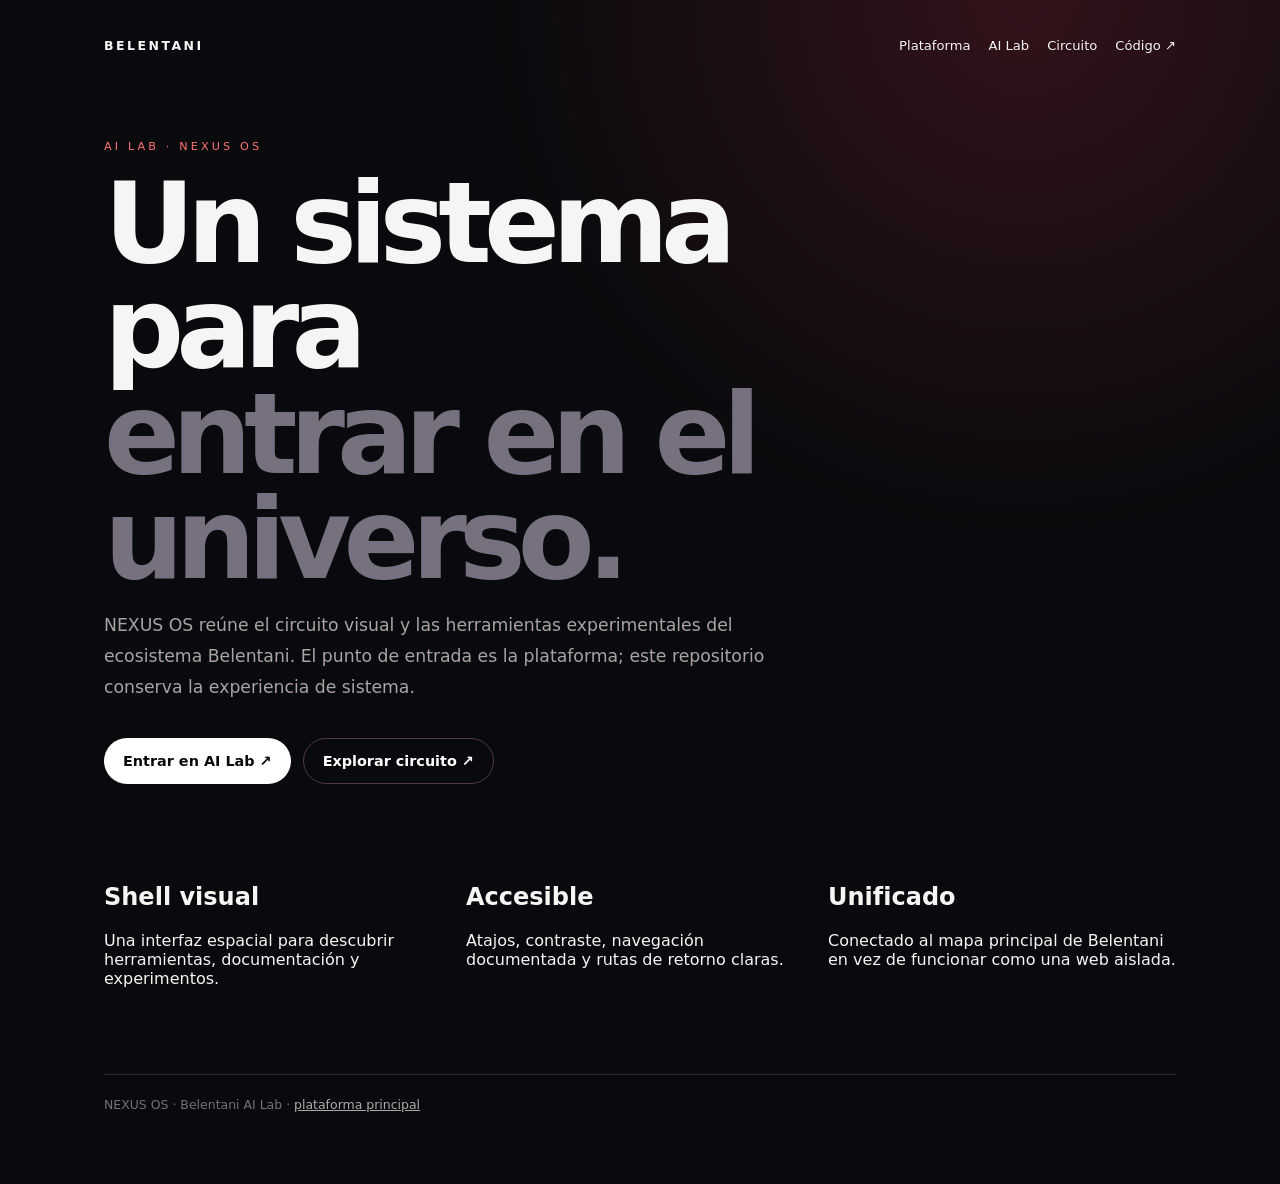
==== commit 3f091e70: "Align NEXUS OS static entrypoint" ====
--- a/site/index.html
+++ b/site/index.html
@@ -1,245 +1,49 @@
-<!DOCTYPE html>
+<!doctype html>
 <html lang="es">
 <head>
-  <meta charset="UTF-8">
-  <meta name="viewport" content="width=device-width, initial-scale=1.0">
-  <meta name="description" content="nexus-os - Producto completo con hero shader y animaciones">
-  <title>Nexus Os</title>
-  <link rel="theme-color" content="#6366f1">
-  <style>/* Hero Shader */
-:root {
-  --primary: #6366f1;
-  --secondary: #818cf8;
-  --bg: #f8fafc;
-  --accent: #4f46e5;
-  --glow: 0 0 15px rgba(99, 102, 241, 0.3);
-}
-* {
-  box-sizing: border-box;
-  margin: 0;
-  padding: 0;
-}
-body {
-  margin: 0;
-  padding: 0;
-  background: var(--bg);
-  color: #ffffff;
-  font-family: system-ui, -apple-system, sans-serif;
-  overflow-x: hidden;
-}
-.hero {
-  position: relative;
-  width: 100vw;
-  height: 100vh;
-  display: flex;
-  flex-direction: column;
-  justify-content: center;
-  align-items: center;
-  background: var(--bg);
-  overflow: hidden;
-}
-.hero-canvas {
-  position: absolute;
-  top: 0;
-  left: 0;
-  width: 100%;
-  height: 100%;
-  z-index: 1;
-}
-.hero-overlay {
-  position: relative;
-  z-index: 10;
-  text-align: center;
-  padding: 2rem;
-}
-.hero h1 {
-  font-size: clamp(2.5rem, 8vw, 5rem);
-  font-weight: 800;
-  margin-bottom: 1rem;
-  letter-spacing: -0.02em;
-  background: linear-gradient(135deg, var(--primary), var(--secondary));
-  -webkit-background-clip: text;
-  -webkit-text-fill-color: transparent;
-  background-clip: text;
-  filter: drop-shadow(0 0 15px rgba(99, 102, 241, 0.3));
-  animation: pulse 3s ease-in-out infinite;
-}
-.hero p {
-  font-size: clamp(1.1rem, 3vw, 1.5rem);
-  color: rgba(255,255,255,0.7);
-  margin-bottom: 2rem;
-  max-width: 600px;
-  margin-left: auto;
-  margin-right: auto;
-}
-.hero-actions {
-  display: flex;
-  gap: 1rem;
-  justify-content: center;
-  flex-wrap: wrap;
-}
-.btn-primary {
-  background: var(--primary);
-  color: #ffffff;
-  padding: 0.8rem 1.6rem;
-  border-radius: 0.5rem;
-  font-weight: 600;
-  text-decoration: none;
-  font-size: 1rem;
-  border: none;
-  cursor: pointer;
-  box-shadow: 0 0 15px rgba(99, 102, 241, 0.3);
-}
-.btn-primary:hover {
-  transform: translateY(-2px);
-  opacity: 0.9;
-  filter: brightness(1.1);
-}
-.btn-secondary {
-  background: transparent;
-  color: var(--primary);
-  padding: 0.8rem 1.6rem;
-  border-radius: 0.5rem;
-  font-weight: 600;
-  text-decoration: none;
-  font-size: 1rem;
-  border: 2px solid var(--primary);
-  cursor: pointer;
-  transition: all 0.3s ease;
-}
-.btn-secondary:hover {
-  background: var(--primary);
-  color: #ffffff;
-}
-@keyframes pulse {
-  0%, 100% { opacity: 1; transform: scale(1); }
-  50% { opacity: 0.8; transform: scale(1.05); }
-}
-@media (max-width: 768px) {
-  .hero h1 { font-size: 2rem; }
-  .hero p { font-size: 1rem; }
-  .hero-actions { flex-direction: column; align-items: center; }
-  .btn-primary, .btn-secondary { width: 100%; max-width: 250px; text-align: center; }
-}
-@media (prefers-reduced-motion: reduce) {
-  .hero { animation: none; }
-  .hero h1 { animation: none; }
-}
-section {
-  padding: 4rem 2rem;
-  max-width: 1200px;
-  margin: 0 auto;
-}
-section h2 {
-  font-size: 2rem;
-  margin-bottom: 1rem;
-  color: var(--primary);
-  text-align: center;
-}
-section p {
-  font-size: 1.1rem;
-  color: #64748b;
-  max-width: 700px;
-  margin: 0 auto 2rem;
-  text-align: center;
-}
-.stack-list {
-  display: flex;
-  flex-wrap: wrap;
-  gap: 0.75rem;
-  justify-content: center;
-  list-style: none;
-  padding: 0;
-}
-.stack-list li {
-  background: rgba(99, 102, 241, 0.1);
-  border: 1px solid rgba(99, 102, 241, 0.2);
-  border-radius: 2rem;
-  padding: 0.5rem 1rem;
-  font-size: 0.85rem;
-  color: #64748b;
-}
-footer {
-  padding: 3rem 2rem;
-  border-top: 1px solid rgba(128, 128, 128, 0.2);
-  text-align: center;
-  color: #64748b;
-  font-size: 0.9rem;
-}
-@media (max-width: 768px) {
-  .hero { min-height: 80vh; }
-  .hero h1 { font-size: 2rem; }
-  .hero p { font-size: 1rem; }
-  .hero-actions { flex-direction: column; align-items: center; }
-  .btn-primary, .btn-secondary { width: 100%; max-width: 250px; text-align: center; }
-  section { padding: 2rem 1rem; }
-}
-</style>
+  <meta charset="utf-8">
+  <meta name="viewport" content="width=device-width, initial-scale=1">
+  <title>NEXUS OS · Belentani AI Lab</title>
+  <meta name="description" content="NEXUS OS, interfaz de herramientas del AI Lab de Belentani.">
+  <meta name="theme-color" content="#090a0d">
+  <style>
+    :root{color-scheme:dark;font-family:Inter,ui-sans-serif,system-ui,sans-serif;background:#090a0d;color:#f5f5f5}
+    *{box-sizing:border-box}body{margin:0;background:radial-gradient(circle at 80% 0,#32131a 0,transparent 34rem),#090a0d}
+    main{min-height:100vh;max-width:1120px;margin:auto;padding:28px 24px 72px}nav{display:flex;justify-content:space-between;align-items:center;gap:20px;padding:10px 0 76px}
+    nav a{color:#f5f5f5;text-decoration:none}.brand{font-size:.78rem;font-weight:850;letter-spacing:.2em}.links{display:flex;gap:18px;flex-wrap:wrap;color:#999;font-size:.82rem}.links a:hover{color:#fff}
+    .eyebrow{color:#ff7272;font-size:.7rem;letter-spacing:.28em;text-transform:uppercase}h1{font-size:clamp(3rem,9vw,7rem);line-height:.94;letter-spacing:-.07em;max-width:880px;margin:18px 0}
+    h1 span{color:#77717f}.lead{max-width:680px;color:#aaa3a6;font-size:1.08rem;line-height:1.8}.actions{display:flex;flex-wrap:wrap;gap:12px;margin:34px 0 80px}
+    .button{display:inline-flex;align-items:center;min-height:46px;padding:0 19px;border-radius:999px;text-decoration:none;font-size:.9rem;font-weight:650}.primary{background:#fff;color:#090a0d}.secondary{border:1px solid #55383d;color:#fff}.secondary:hover{border-color:#fff}
+    .grid{display:grid;grid-template-columns:repeat(auto-fit,minmax(220px,1fr));gap:14px}.card{border:1px solid #38282c;border-radius:18px;padding:24px;background:#ffffff08}.card h2{font-size:1rem;margin:0 0 12px}.card p{color:#9f969a;line-height:1.65;font-size:.9rem;margin:0}
+    footer{border-top:1px solid #38282c;margin-top:70px;padding-top:22px;color:#747077;font-size:.78rem}@media(max-width:640px){nav{align-items:flex-start;flex-direction:column;padding-bottom:48px}.links{gap:12px}}
+  </style>
 </head>
 <body>
-  <section class="hero">
-    <div class="hero-canvas"></div>
-    <div class="hero-overlay">
-      <h1>Nexus Os</h1>
-      <p>Producto completo con home hero, shader WebGL animado, y stack moderno listo para producción.</p>
-      <div class="hero-actions">
-        <a href="#" class="btn-primary">Ver Características</a>
-        <a href="#stack" class="btn-secondary">Ver Stack</a>
-      </div>
+<main>
+  <nav aria-label="Navegación principal">
+    <a class="brand" href="https://www.belentani.es/">BELENTANI</a>
+    <div class="links">
+      <a href="https://www.belentani.es/">Plataforma</a>
+      <a href="https://www.belentani.es/ai-lab">AI Lab</a>
+      <a href="ecosistema.html">Circuito</a>
+      <a href="https://github.com/belentani7/nexus-os">Código ↗</a>
+    </div>
+  </nav>
+  <section aria-labelledby="title">
+    <p class="eyebrow">ai lab · nexus os</p>
+    <h1>Un sistema para<br><span>entrar en el universo.</span></h1>
+    <p class="lead">NEXUS OS reúne el circuito visual y las herramientas experimentales del ecosistema Belentani. El punto de entrada es la plataforma; este repositorio conserva la experiencia de sistema.</p>
+    <div class="actions">
+      <a class="button primary" href="https://www.belentani.es/ai-lab">Entrar en AI Lab ↗</a>
+      <a class="button secondary" href="ecosistema.html">Explorar circuito ↗</a>
     </div>
   </section>
-  <section id="stack">
-    <h2>Stack Tecnológico</h2>
-    <p>Tecnologías utilizadas en este repositorio.</p>
-    <ul class="stack-list">
-      <li>HTML5</li>
-      <li>CSS3</li>
-      <li>JavaScript</li>
-      <li>WebGL Shader</li>
-      <li>Responsive Design</li>
-    </ul>
+  <section class="grid" aria-label="Capacidades">
+    <article><h2>Shell visual</h2><p>Una interfaz espacial para descubrir herramientas, documentación y experimentos.</p></article>
+    <article><h2>Accesible</h2><p>Atajos, contraste, navegación documentada y rutas de retorno claras.</p></article>
+    <article><h2>Unificado</h2><p>Conectado al mapa principal de Belentani en vez de funcionar como una web aislada.</p></article>
   </section>
-  <footer><p>© 2026 Nexus Os - Parte del ecosistema Belentani</p></footer>
-/* Hero Shader WebGL */
-(function() {
-  const canvas = document.createElement('canvas');
-  canvas.id = 'hero-canvas';
-  canvas.style.position = 'absolute';
-  canvas.style.top = '0';
-  canvas.style.left = '0';
-  canvas.style.width = '100%';
-  canvas.style.height = '100%';
-  canvas.style.zIndex = '1';
-  document.body.insertBefore(canvas, document.body.firstChild);
-  const gl = canvas.getContext('webgl');
-  if (!gl) return;
-  const vs = gl.createShader(gl.VERTEX_SHADER);
-  gl.shaderSource(vs, 'attribute vec2 position; void main() { gl_Position = vec4(position, 0.0, 1.0); }');
-  gl.compileShader(vs);
-  const fs = gl.createShader(gl.FRAGMENT_SHADER);
-  gl.shaderSource(fs, 'precision mediump float; uniform vec2 u_resolution; uniform float u_time; uniform vec2 u_mouse; float hash(vec2 p) { p = fract(p * vec2(123.34, 456.21)); p += dot(p, p + 45.32); return fract(p.x * p.y * p.z); } float noise(vec2 p) { vec2 i = floor(p); vec2 f = fract(p); f = f * f * (3.0 - 2.0 * f); float a = hash(i); float b = hash(i + vec2(1.0, 0.0)); float c = hash(i + vec2(0.0, 1.0)); float d = hash(i + vec2(1.0, 1.0)); return mix(mix(a, b, f.x), mix(c, d, f.x), f.y); } float fbm(vec2 p) { float v = 0.0; float a = 0.5; vec2 shift = vec2(100.0); for (int i = 0; i < 5; ++i) { v += a * noise(p); p = p * 2.0 + shift; a *= 0.5; } return v; } void main() { vec2 uv = gl_FragCoord.xy / u_resolution.xy; uv.x *= u_resolution.x / u_resolution.y; vec2 m = uv - u_mouse; float n = fbm(uv * 3.0 + u_time * 0.5); n += fbm(uv * 6.0 - u_time * 0.3) * 0.5; n += length(m) * 0.1; n = mod(n, 1.0); vec3 color = mix(vec3(0.0, 0.5, 1.0), vec3(1.0, 0.0, 0.5), n); float vignette = 1.0 - length(uv * 2.0 - 1.0) * 0.4; color *= vignette; gl_FragColor = vec4(color, 1.0); }');
-  gl.compileShader(fs);
-  const program = gl.createProgram();
-  gl.attachShader(program, vs);
-  gl.attachShader(program, fs);
-  gl.linkProgram(program);
-  gl.useProgram(program);
-  const pb = gl.createBuffer();
-  gl.bindBuffer(gl.ARRAY_BUFFER, pb);
-  gl.bufferData(gl.ARRAY_BUFFER, new Float32Array([-1,-1,1,-1,-1,1,-1,1,1,-1,1,1]), gl.STATIC_DRAW);
-  const pl = gl.getAttribLocation(program, 'position');
-  gl.enableVertexAttribArray(pl);
-  gl.vertexAttribPointer(pl, 2, gl.FLOAT, false, 0, 0);
-  const rl = gl.getUniformLocation(program, 'u_resolution');
-  const tl = gl.getUniformLocation(program, 'u_time');
-  const ml = gl.getUniformLocation(program, 'u_mouse');
-  let mouse = {x: 0.5, y: 0.5};
-  window.addEventListener('mousemove', (e) => { mouse.x = e.clientX / window.innerWidth; mouse.y = 1.0 - e.clientY / window.innerHeight; });
-  function resize() { canvas.width = canvas.clientWidth * window.devicePixelRatio; canvas.height = canvas.clientHeight * window.devicePixelRatio; gl.viewport(0, 0, canvas.width, canvas.height); gl.uniform2f(rl, canvas.width, canvas.height); }
-  window.addEventListener('resize', resize);
-  resize();
-  function render(time) { gl.uniform1f(tl, time * 0.001); gl.uniform2f(ml, mouse.x, mouse.y); gl.drawArrays(gl.TRIANGLES, 0, 6); requestAnimationFrame(render); }
-  requestAnimationFrame(render);
-})();
+  <footer>NEXUS OS · Belentani AI Lab · <a href="https://www.belentani.es/" style="color:#aaa">plataforma principal</a></footer>
+</main>
 </body>
-</html>+</html>
